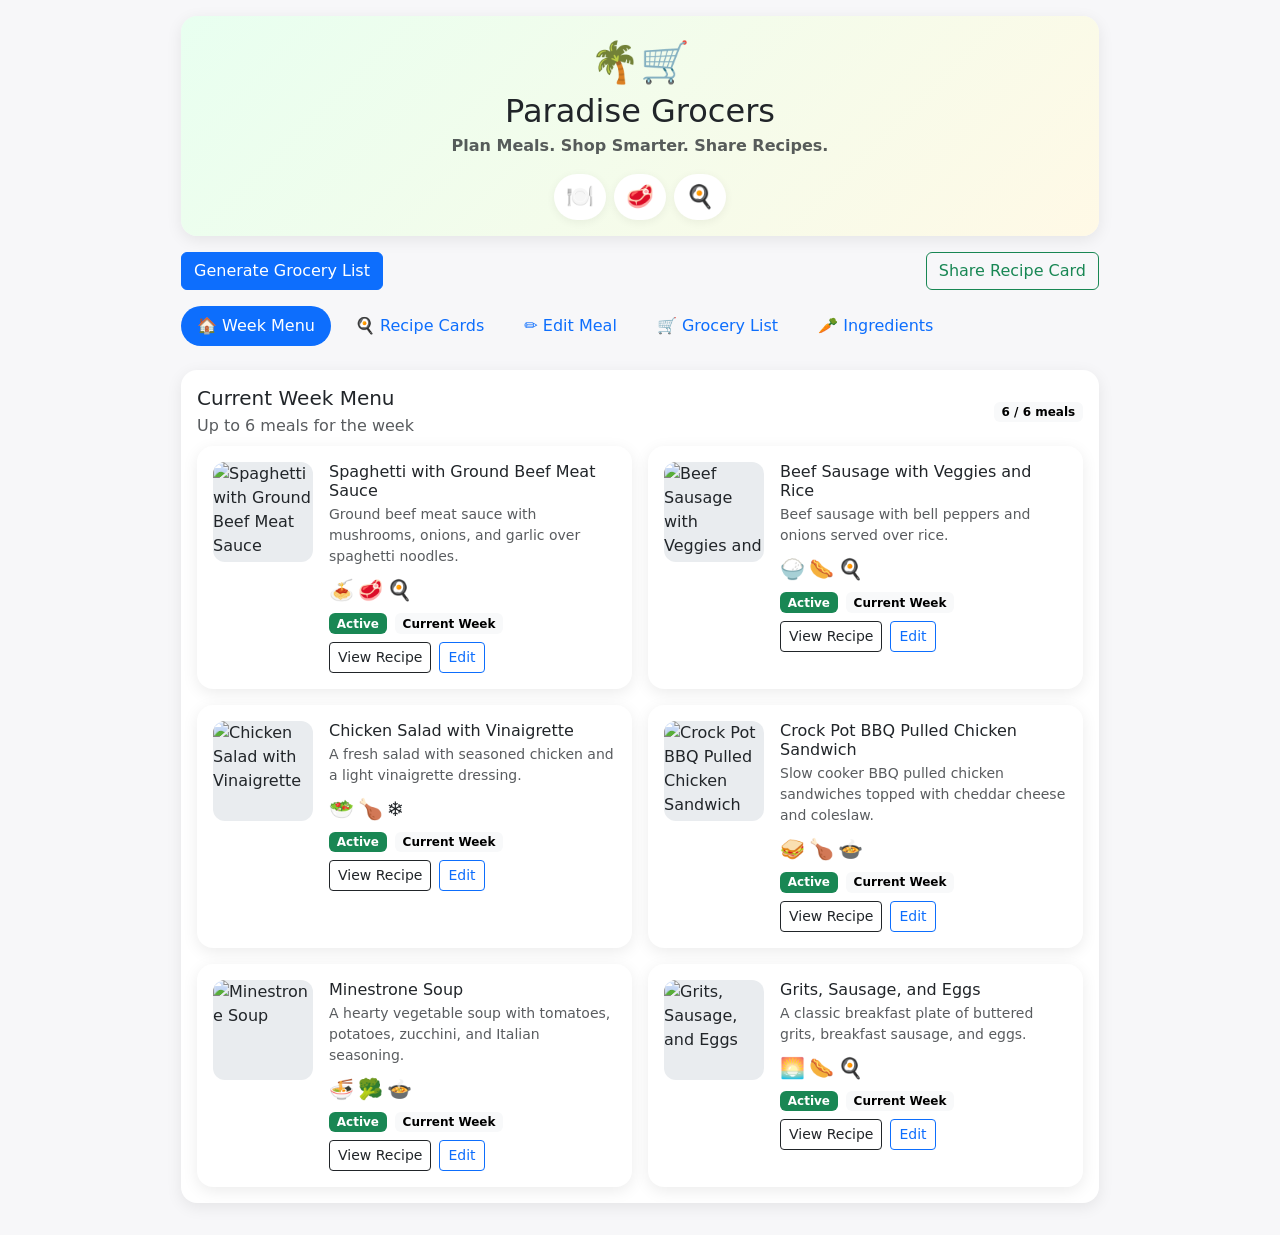
==== index.html @ eefe0594 "Replace placeholder recipes with 6 default meals, add data versioning, fix cache-busting" ====
<!DOCTYPE html>
<html lang="en">
<head>
  <meta charset="UTF-8" />
  <meta name="viewport" content="width=device-width, initial-scale=1" />
  <title>Paradise Grocers</title>

  <link
    href="https://cdn.jsdelivr.net/npm/bootstrap@5.3.3/dist/css/bootstrap.min.css"
    rel="stylesheet"
  />
  <link rel="stylesheet" href="css/styles.css?v=2" />
</head>

<body>
  <div class="app-shell">

    <div class="card brand-card mb-3">
      <div class="card-body text-center">
        <div class="fs-1">🌴🛒</div>
        <h1 class="h2 mb-1">Paradise Grocers</h1>
        <p class="fw-semibold text-muted mb-3">Plan Meals. Shop Smarter. Share Recipes.</p>

        <div class="d-flex justify-content-center gap-2 flex-wrap">
          <span class="symbol-pill">🍽</span>
          <span class="symbol-pill">🥩</span>
          <span class="symbol-pill">🍳</span>
        </div>
      </div>
    </div>

    <div class="d-flex justify-content-between align-items-center mb-3 top-actions">
      <button class="btn btn-primary" id="generateListBtn">Generate Grocery List</button>
      <button class="btn btn-outline-success" id="shareRecipeBtn">Share Recipe Card</button>
    </div>

    <ul class="nav nav-pills mb-3" id="appTabs">
      <li class="nav-item">
        <button class="nav-link active" data-view="weekView">🏠 Week Menu</button>
      </li>
      <li class="nav-item">
        <button class="nav-link" data-view="recipeView">🍳 Recipe Cards</button>
      </li>
      <li class="nav-item">
        <button class="nav-link" data-view="editView">✏️ Edit Meal</button>
      </li>
      <li class="nav-item">
        <button class="nav-link" data-view="groceryView">🛒 Grocery List</button>
      </li>
      <li class="nav-item">
        <button class="nav-link" data-view="ingredientsView">🥕 Ingredients</button>
      </li>
    </ul>

    <section id="weekView" class="view-section">
      <div class="card section-card mb-3">
        <div class="card-body">
          <div class="d-flex justify-content-between align-items-center mb-2">
            <div>
              <h2 class="h5 mb-1">Current Week Menu</h2>
              <p class="text-muted mb-0">Up to 6 meals for the week</p>
            </div>
            <span class="badge text-bg-light" id="weekMealCount">0 / 6 meals</span>
          </div>
          <div class="row g-3" id="weekMealsGrid"></div>
        </div>
      </div>
    </section>

    <section id="recipeView" class="view-section d-none">
      <div class="card section-card mb-3">
        <div class="card-body">
          <h2 class="h5 mb-1">Recipe Cards</h2>
          <p class="text-muted">Create, favorite, export, and share recipe cards.</p>
          <div class="row g-3" id="recipeCardsGrid"></div>
        </div>
      </div>
    </section>

    <section id="recipeDetailView" class="view-section d-none">
      <div class="card section-card mb-3">
        <div class="card-body">
          <button class="btn btn-sm btn-outline-secondary mb-3" id="backToWeekBtn">
            ← Back to Week Menu
          </button>

          <div id="recipeDetailContent"></div>
        </div>
      </div>
    </section>

    <section id="editView" class="view-section d-none">
      <div class="card section-card">
        <div class="card-body">
          <h2 class="h5 mb-1">Edit Meal</h2>
          <p class="text-muted">Choose a meal, edit it, or view the full recipe.</p>

          <div class="row g-2 align-items-end mb-3">
            <div class="col-12 col-md-6">
              <label for="mealSelect" class="form-label">Choose Meal to Edit</label>
              <select id="mealSelect" class="form-select"></select>
            </div>

            <div class="col-6 col-md-3">
              <button class="btn btn-outline-dark w-100" type="button" id="viewSelectedRecipeBtn">
                View Recipe
              </button>
            </div>

            <div class="col-6 col-md-3">
              <button class="btn btn-primary w-100" type="button" id="addNewMealBtn">
                + Add New Meal
              </button>
            </div>
          </div>

          <datalist id="ingredientNamesList"></datalist>

          <form id="mealForm" novalidate>
            <div class="row g-3">
              <div class="col-12 col-md-3">
                <label class="form-label">Meal Image</label>
                <div>
                  <img id="mealPreview" class="meal-thumb" src="https://placehold.co/100x100?text=Meal" alt="Meal preview" />
                </div>
              </div>

              <div class="col-12 col-md-9">
                <div class="mb-3">
                  <label for="mealTitle" class="form-label">Title</label>
                  <input id="mealTitle" class="form-control" type="text" />
                </div>

                <div class="mb-3">
                  <label for="mealDescription" class="form-label">Description</label>
                  <textarea id="mealDescription" class="form-control" rows="3"></textarea>
                </div>

                <div class="form-check form-switch">
                  <input class="form-check-input" type="checkbox" id="mealFavorite" />
                  <label class="form-check-label" for="mealFavorite">Favorite meal</label>
                </div>

                <div class="form-check form-switch">
                  <input class="form-check-input" type="checkbox" id="mealActive" />
                  <label class="form-check-label" for="mealActive">Active meal</label>
                </div>
              </div>
            </div>

            <hr class="my-4" />

            <div class="d-flex justify-content-between align-items-center mb-2">
              <h3 class="h6 mb-0">Ingredients</h3>
              <button class="btn btn-sm btn-outline-primary" type="button" id="addIngredientBtn">Add Ingredient</button>
            </div>

            <div id="ingredientEditorList"></div>

            <div class="mt-3 d-flex gap-2">
              <button class="btn btn-success" type="submit">Save Meal</button>
              <button class="btn btn-outline-secondary" type="button" id="resetEditorBtn">Reset</button>
            </div>
          </form>
        </div>
      </div>
    </section>

    <section id="groceryView" class="view-section d-none">
      <div class="card section-card">
        <div class="card-body">
          <h2 class="h5 mb-1">Weekly Grocery List</h2>
          <p class="text-muted">Grouped by ingredient type</p>
          <div id="groceryGroups"></div>
        </div>
      </div>
    </section>

    <section id="ingredientsView" class="view-section d-none">
      <div class="card section-card">
        <div class="card-body">
          <h2 class="h5 mb-1">All Ingredients</h2>
          <p class="text-muted">Master ingredient library with duplicate hints</p>
          <div id="allIngredientsList"></div>
        </div>
      </div>
    </section>
  </div>

  <script src="https://cdn.jsdelivr.net/npm/bootstrap@5.3.3/dist/js/bootstrap.bundle.min.js"></script>
  <script src="js/app.js?v=2"></script>
</body>
</html>
---- css/styles.css ----
body {
  background: #f7f7f9;
}

.app-shell {
  max-width: 950px;
  margin: 0 auto;
  padding: 16px;
}

.brand-card,
.section-card,
.recipe-card,
.meal-card {
  border: 0;
  border-radius: 16px;
  box-shadow: 0 4px 16px rgba(0, 0, 0, 0.08);
  overflow: hidden;
}

.meal-card,
.recipe-card {
  height: 100%;
}

.brand-card {
  background: linear-gradient(135deg, #e8fff0, #fff9e6);
}

#appTabs {
  display: flex;
  flex-wrap: nowrap;
  overflow-x: auto;
  gap: 8px;
  padding-bottom: 8px;
  scrollbar-width: thin;
}

#appTabs .nav-item {
  flex: 0 0 auto;
}

#appTabs .nav-link {
  white-space: nowrap;
  border-radius: 999px;
}

.meal-thumb,
.recipe-thumb {
  width: 100px;
  height: 100px;
  object-fit: cover;
  border-radius: 12px;
  background: #e9ecef;
  flex-shrink: 0;
}

.recipe-hero-img {
  width: 100%;
  max-height: 260px;
  object-fit: cover;
  border-radius: 16px;
  background: #e9ecef;
}

.direction-img {
  width: 100%;
  max-height: 220px;
  object-fit: cover;
  border-radius: 14px;
  background: #e9ecef;
}

.badge-soft {
  background: #eef2ff;
  color: #3b5bdb;
  border: 1px solid #dbe4ff;
}

.symbol-pill {
  font-size: 1.4rem;
  background: #fff;
  border-radius: 999px;
  padding: 6px 12px;
  box-shadow: 0 2px 10px rgba(0, 0, 0, 0.06);
}

.tiny-label {
  font-size: 0.75rem;
  color: #6c757d;
  text-transform: uppercase;
  letter-spacing: 0.04em;
}

.ingredient-row + .ingredient-row {
  border-top: 1px solid #eee;
}

.list-group-item {
  border-left: 0;
  border-right: 0;
}

@media (max-width: 576px) {
  .app-shell {
    padding: 12px;
  }

  .brand-card .card-body {
    padding: 18px 12px;
  }

  .brand-card h1 {
    font-size: 1.6rem;
  }

  .symbol-pill {
    font-size: 1.2rem;
    padding: 5px 10px;
  }

  .meal-card .card-body,
  .recipe-card .card-body {
    flex-direction: column;
  }

  .meal-thumb,
  .recipe-thumb {
    width: 100%;
    height: 180px;
  }

  .top-actions {
    flex-direction: column;
    align-items: stretch !important;
    gap: 8px;
  }
}
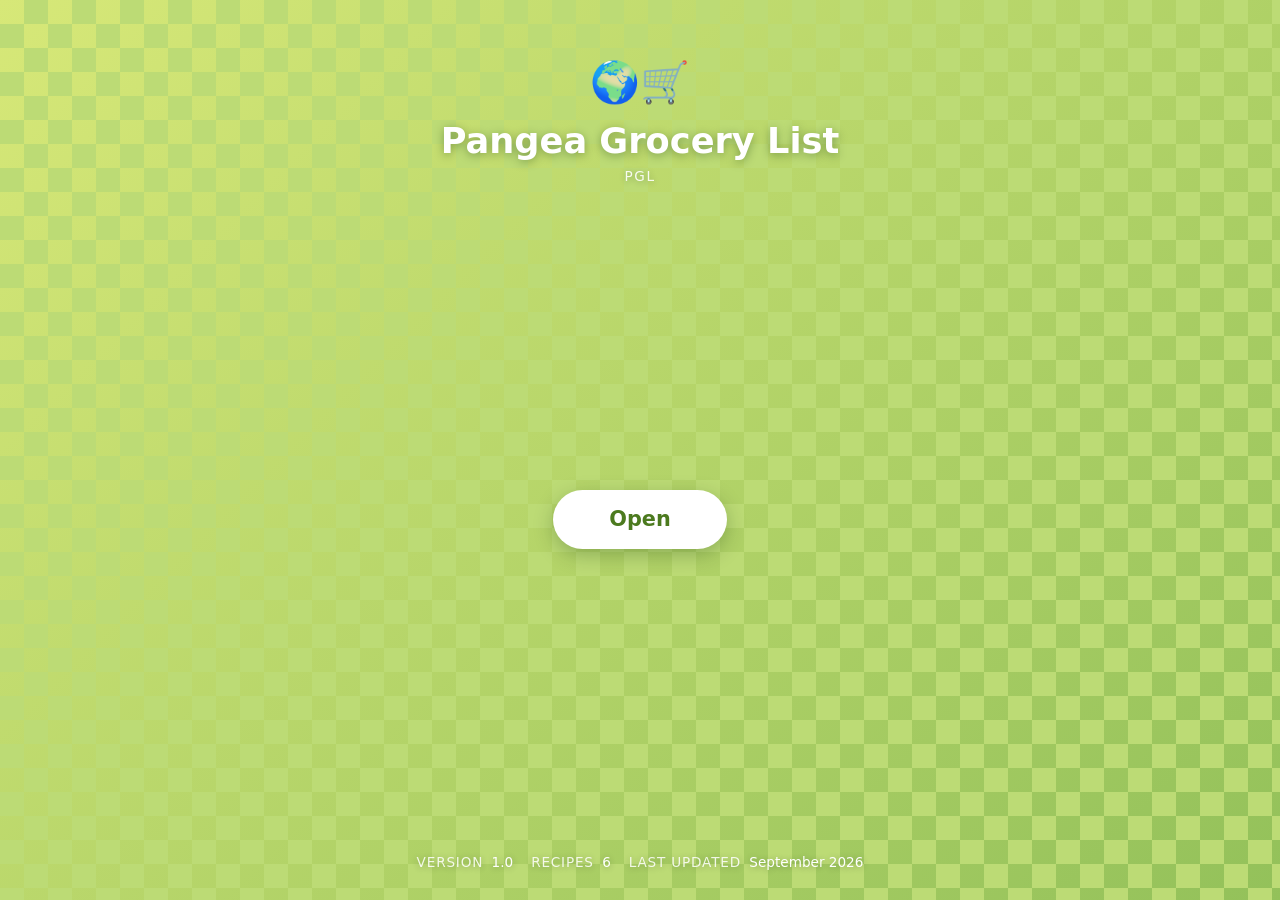
==== commit 82d97f3b: "Add intro/splash screen with green tile background and back-to-intro button" ====
--- a/index.html
+++ b/index.html
@@ -3,22 +3,45 @@
 <head>
   <meta charset="UTF-8" />
   <meta name="viewport" content="width=device-width, initial-scale=1" />
-  <title>Paradise Grocers</title>
+  <title>Pangea Grocery List (PGL)</title>
 
   <link
     href="https://cdn.jsdelivr.net/npm/bootstrap@5.3.3/dist/css/bootstrap.min.css"
     rel="stylesheet"
   />
-  <link rel="stylesheet" href="css/styles.css?v=2" />
+  <link rel="stylesheet" href="css/styles.css?v=5" />
 </head>
 
 <body>
-  <div class="app-shell">
+  <div id="introScreen" class="intro-screen">
+    <div class="intro-top">
+      <div class="fs-1 mb-2">🌍🛒</div>
+      <h1 class="intro-title">Pangea Grocery List</h1>
+      <p class="intro-subtitle">PGL</p>
+    </div>
+
+    <div class="intro-middle">
+      <button class="btn intro-open-btn" id="openAppBtn" type="button">Open</button>
+    </div>
+
+    <div class="intro-footer">
+      <div class="intro-footer-item"><span class="intro-footer-label">Version</span> <span id="introVersion">–</span></div>
+      <div class="intro-footer-item"><span class="intro-footer-label">Recipes</span> <span id="introRecipeCount">–</span></div>
+      <div class="intro-footer-item"><span class="intro-footer-label">Last Updated</span> <span id="introLastUpdated">–</span></div>
+    </div>
+  </div>
+
+  <div class="app-shell d-none" id="appShell">
+
+    <div class="mb-2">
+      <button class="btn btn-sm btn-outline-success" id="backToIntroBtn" type="button">← Intro</button>
+    </div>
 
     <div class="card brand-card mb-3">
       <div class="card-body text-center">
-        <div class="fs-1">🌴🛒</div>
-        <h1 class="h2 mb-1">Paradise Grocers</h1>
+        <div class="fs-1">🌍🛒</div>
+        <h1 class="h2 mb-0">Pangea Grocery List</h1>
+        <p class="tiny-label mb-2">PGL</p>
         <p class="fw-semibold text-muted mb-3">Plan Meals. Shop Smarter. Share Recipes.</p>
 
         <div class="d-flex justify-content-center gap-2 flex-wrap">
@@ -188,6 +211,6 @@
   </div>
 
   <script src="https://cdn.jsdelivr.net/npm/bootstrap@5.3.3/dist/js/bootstrap.bundle.min.js"></script>
-  <script src="js/app.js?v=2"></script>
+  <script src="js/app.js?v=5"></script>
 </body>
 </html>
--- a/css/styles.css
+++ b/css/styles.css
@@ -1,5 +1,98 @@
+html, body {
+  margin: 0;
+  height: 100%;
+}
+
 body {
   background: #f7f7f9;
+}
+
+/* ---- Intro / splash screen ---- */
+.intro-screen {
+  box-sizing: border-box;
+  min-height: 100vh;
+  display: flex;
+  flex-direction: column;
+  align-items: center;
+  justify-content: space-between;
+  padding: 40px 20px 28px;
+  text-align: center;
+  background-color: #a9d15a;
+  background-image:
+    linear-gradient(45deg, #bcdb75 25%, transparent 25%),
+    linear-gradient(-45deg, #bcdb75 25%, transparent 25%),
+    linear-gradient(45deg, transparent 75%, #bcdb75 75%),
+    linear-gradient(-45deg, transparent 75%, #bcdb75 75%),
+    linear-gradient(135deg, #d7e878 0%, #93c15a 100%);
+  background-size: 48px 48px, 48px 48px, 48px 48px, 48px 48px, 100% 100%;
+  background-position: 0 0, 0 24px, 24px -24px, -24px 0px, 0 0;
+}
+
+.intro-top {
+  display: flex;
+  flex-direction: column;
+  align-items: center;
+  padding-top: 12px;
+}
+
+.intro-title {
+  color: #ffffff;
+  font-weight: 800;
+  font-size: 2.2rem;
+  margin: 0;
+  text-shadow: 0 2px 10px rgba(0, 40, 0, 0.35);
+}
+
+.intro-subtitle {
+  color: #ffffff;
+  font-size: 0.85rem;
+  text-transform: uppercase;
+  letter-spacing: 0.12em;
+  opacity: 0.9;
+  margin: 4px 0 0;
+  text-shadow: 0 1px 6px rgba(0, 40, 0, 0.3);
+}
+
+.intro-middle {
+  display: flex;
+  align-items: center;
+  justify-content: center;
+  flex-grow: 1;
+}
+
+.intro-open-btn {
+  background: #ffffff;
+  color: #4c7a1f;
+  font-weight: 700;
+  font-size: 1.3rem;
+  padding: 14px 56px;
+  border-radius: 999px;
+  border: none;
+  box-shadow: 0 6px 20px rgba(0, 40, 0, 0.25);
+  transition: transform 0.15s ease;
+}
+
+.intro-open-btn:hover,
+.intro-open-btn:focus {
+  color: #4c7a1f;
+  transform: scale(1.05);
+}
+
+.intro-footer {
+  display: flex;
+  flex-wrap: wrap;
+  justify-content: center;
+  gap: 6px 18px;
+  color: #ffffff;
+  font-size: 0.85rem;
+  text-shadow: 0 1px 6px rgba(0, 40, 0, 0.3);
+}
+
+.intro-footer-label {
+  text-transform: uppercase;
+  letter-spacing: 0.06em;
+  opacity: 0.85;
+  margin-right: 4px;
 }
 
 .app-shell {
@@ -96,6 +189,47 @@
   border-top: 1px solid #eee;
 }
 
+/* Ingredient icons (TheMealDB image, or an emoji fallback by category) */
+.ingredient-icon-wrap,
+.grocery-icon-wrap,
+.row-icon-wrap {
+  display: inline-flex;
+  flex-shrink: 0;
+}
+
+.ingredient-icon,
+.ingredient-icon-fallback,
+.grocery-icon,
+.grocery-icon-fallback {
+  width: 40px;
+  height: 40px;
+  border-radius: 10px;
+  background: #f1f3f5;
+  object-fit: contain;
+}
+
+.ingredient-icon-fallback,
+.grocery-icon-fallback {
+  align-items: center;
+  justify-content: center;
+  font-size: 1.3rem;
+}
+
+.row-icon,
+.row-icon-fallback {
+  width: 24px;
+  height: 24px;
+  border-radius: 6px;
+  background: #f1f3f5;
+  object-fit: contain;
+}
+
+.row-icon-fallback {
+  align-items: center;
+  justify-content: center;
+  font-size: 1rem;
+}
+
 .list-group-item {
   border-left: 0;
   border-right: 0;
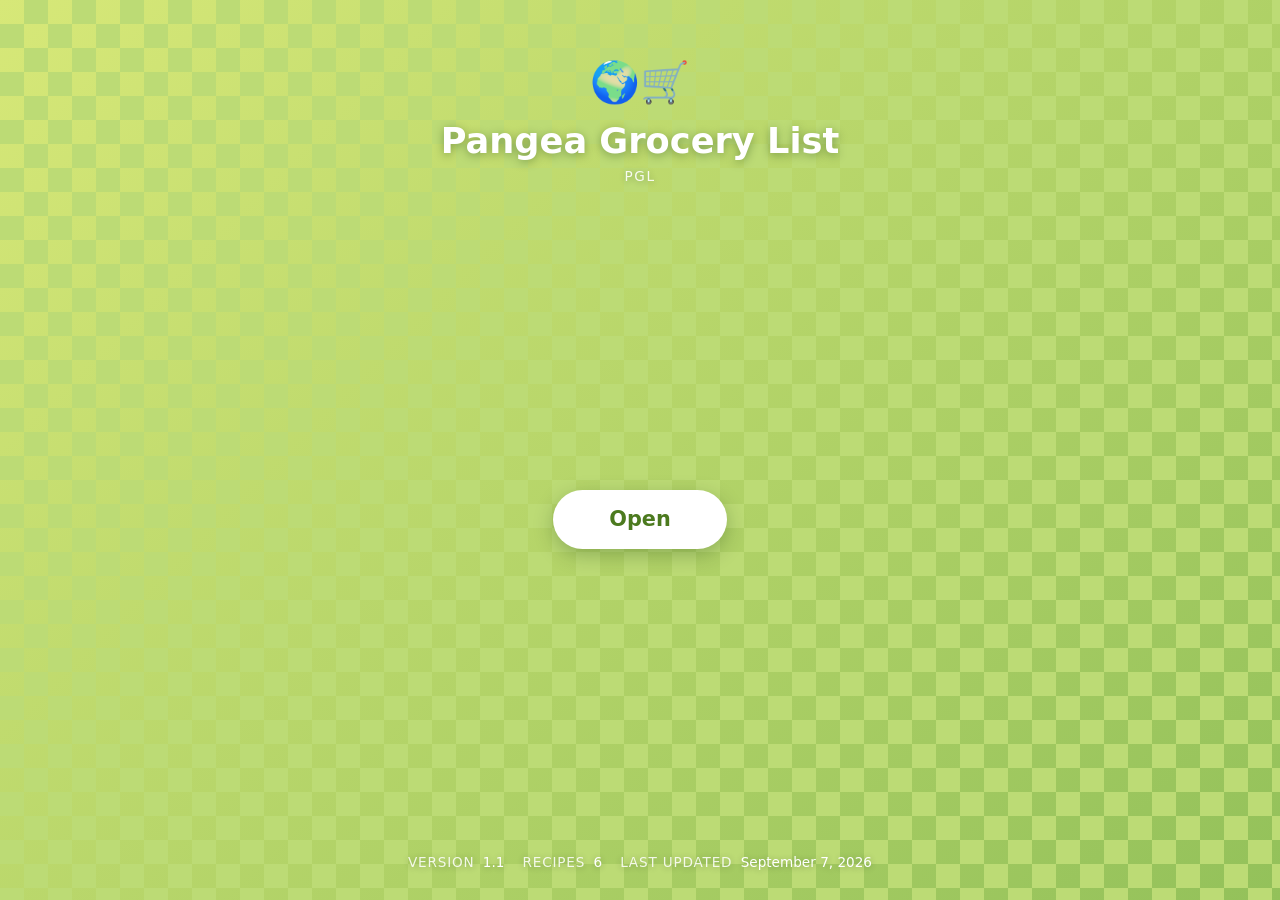
==== commit ead46696: "Bump app version to 1.1" ====
--- a/index.html
+++ b/index.html
@@ -9,7 +9,7 @@
     href="https://cdn.jsdelivr.net/npm/bootstrap@5.3.3/dist/css/bootstrap.min.css"
     rel="stylesheet"
   />
-  <link rel="stylesheet" href="css/styles.css?v=5" />
+  <link rel="stylesheet" href="css/styles.css?v=7" />
 </head>
 
 <body>
@@ -76,14 +76,24 @@
     </ul>
 
     <section id="weekView" class="view-section">
+      <div class="week-calendar-strip mb-3" id="weekCalendarStrip"></div>
+
       <div class="card section-card mb-3">
         <div class="card-body">
-          <div class="d-flex justify-content-between align-items-center mb-2">
+          <div class="d-flex justify-content-between align-items-center mb-2 flex-wrap gap-2">
             <div>
               <h2 class="h5 mb-1">Current Week Menu</h2>
-              <p class="text-muted mb-0">Up to 6 meals for the week</p>
-            </div>
-            <span class="badge text-bg-light" id="weekMealCount">0 / 6 meals</span>
+              <p class="text-muted mb-0">Up to 7 days of meals</p>
+            </div>
+
+            <div class="d-flex align-items-center gap-2 flex-wrap">
+              <select id="weekSortSelect" class="form-select form-select-sm" aria-label="Sort week menu">
+                <option value="day">Sort: Day</option>
+                <option value="mealtime">Sort: Meal Time</option>
+                <option value="title">Sort: Title (A–Z)</option>
+              </select>
+              <span class="badge text-bg-light" id="weekMealCount">0 / 7 meals</span>
+            </div>
           </div>
           <div class="row g-3" id="weekMealsGrid"></div>
         </div>
@@ -168,6 +178,16 @@
                   <input class="form-check-input" type="checkbox" id="mealActive" />
                   <label class="form-check-label" for="mealActive">Active meal</label>
                 </div>
+
+                <div class="mt-3" style="max-width: 220px;">
+                  <label for="mealTimeSelect" class="form-label">Meal Time</label>
+                  <select id="mealTimeSelect" class="form-select form-select-sm">
+                    <option value="">Unmarked</option>
+                    <option value="Breakfast">Breakfast</option>
+                    <option value="Lunch">Lunch</option>
+                    <option value="Dinner">Dinner</option>
+                  </select>
+                </div>
               </div>
             </div>
 
@@ -211,6 +231,6 @@
   </div>
 
   <script src="https://cdn.jsdelivr.net/npm/bootstrap@5.3.3/dist/js/bootstrap.bundle.min.js"></script>
-  <script src="js/app.js?v=5"></script>
+  <script src="js/app.js?v=7"></script>
 </body>
 </html>
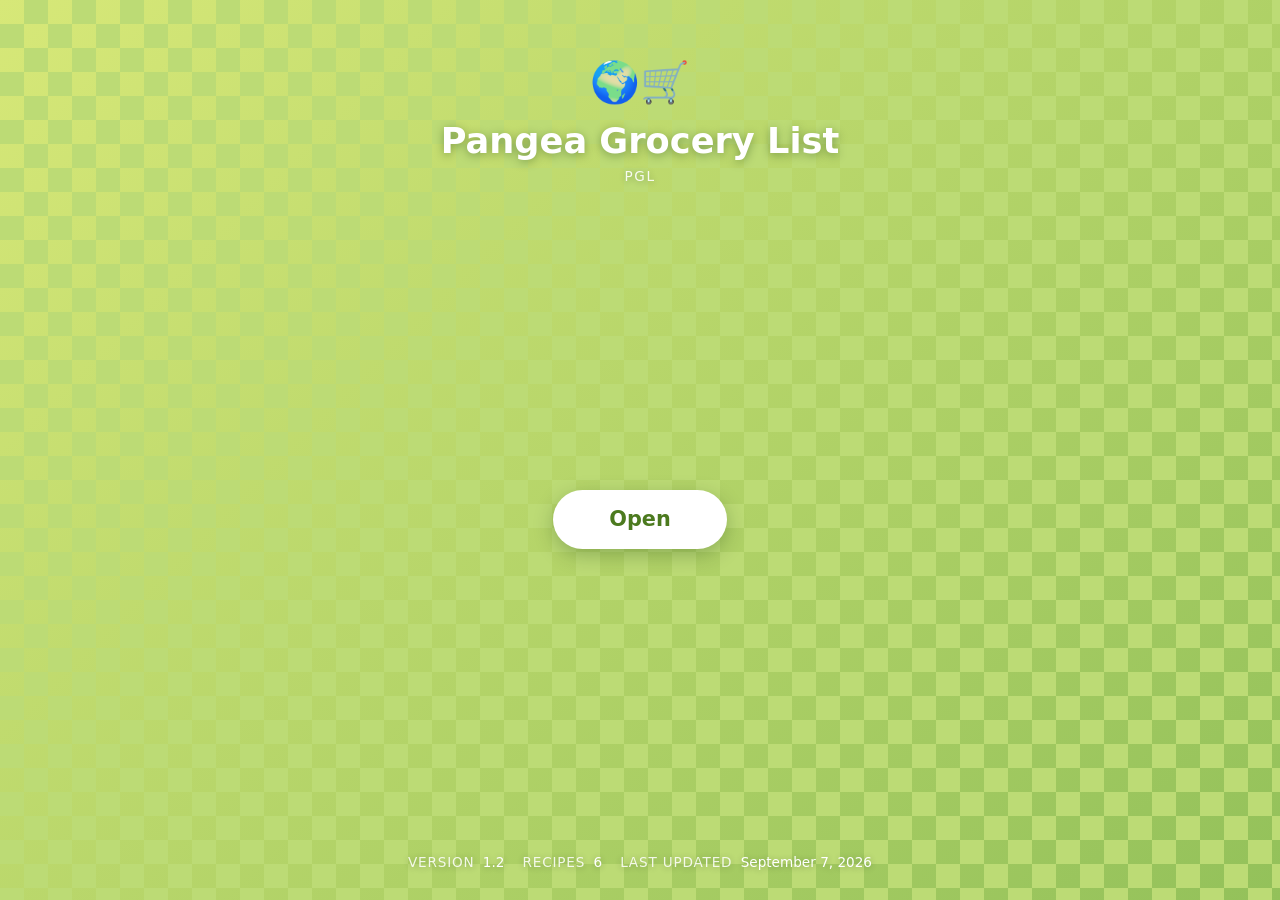
==== commit ee5ca43f: "Fix: update index.html and app.js in place, remove stray Claude outputs folder" ====
--- a/index.html
+++ b/index.html
@@ -9,7 +9,7 @@
     href="https://cdn.jsdelivr.net/npm/bootstrap@5.3.3/dist/css/bootstrap.min.css"
     rel="stylesheet"
   />
-  <link rel="stylesheet" href="css/styles.css?v=7" />
+  <link rel="stylesheet" href="css/styles.css?v=8" />
 </head>
 
 <body>
@@ -54,6 +54,7 @@
 
     <div class="d-flex justify-content-between align-items-center mb-3 top-actions">
       <button class="btn btn-primary" id="generateListBtn">Generate Grocery List</button>
+      <button class="btn btn-outline-primary" id="addRecipeBtn" type="button">Add Recipe</button>
       <button class="btn btn-outline-success" id="shareRecipeBtn">Share Recipe Card</button>
     </div>
 
@@ -231,6 +232,6 @@
   </div>
 
   <script src="https://cdn.jsdelivr.net/npm/bootstrap@5.3.3/dist/js/bootstrap.bundle.min.js"></script>
-  <script src="js/app.js?v=7"></script>
+  <script src="js/app.js?v=8"></script>
 </body>
 </html>
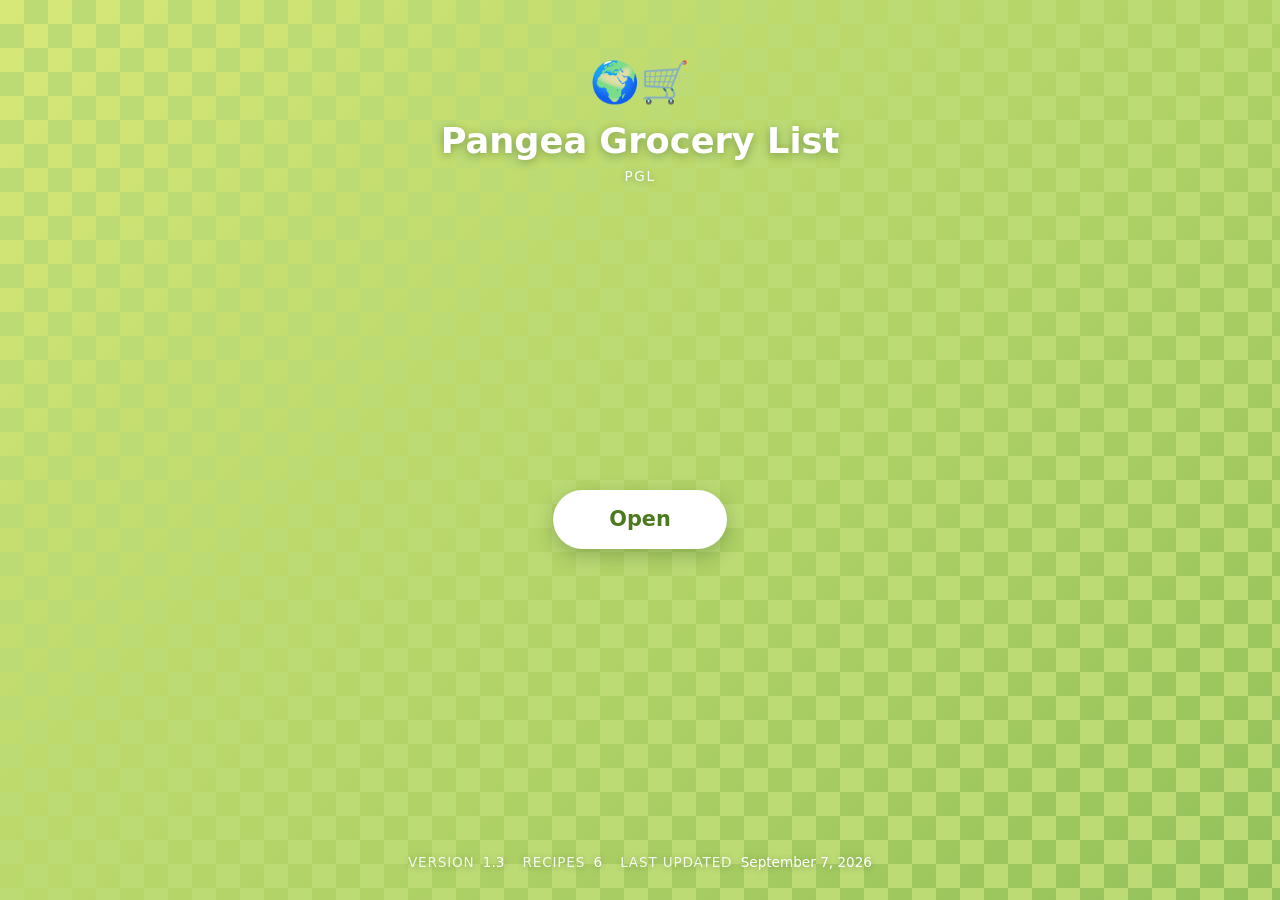
==== commit 2d8ecdec: "Remove Edit from Week Menu, add two-row card layout, grocery/ingredient sort, grocery share, ingredi" ====
--- a/index.html
+++ b/index.html
@@ -9,7 +9,7 @@
     href="https://cdn.jsdelivr.net/npm/bootstrap@5.3.3/dist/css/bootstrap.min.css"
     rel="stylesheet"
   />
-  <link rel="stylesheet" href="css/styles.css?v=8" />
+  <link rel="stylesheet" href="css/styles.css?v=9" />
 </head>
 
 <body>
@@ -213,9 +213,24 @@
     <section id="groceryView" class="view-section d-none">
       <div class="card section-card">
         <div class="card-body">
-          <h2 class="h5 mb-1">Weekly Grocery List</h2>
-          <p class="text-muted">Grouped by ingredient type</p>
+          <div class="d-flex justify-content-between align-items-center mb-2 flex-wrap gap-2">
+            <div>
+              <h2 class="h5 mb-1">Weekly Grocery List</h2>
+              <p class="text-muted mb-0">Grouped by ingredient type</p>
+            </div>
+
+            <select id="grocerySortSelect" class="form-select form-select-sm" aria-label="Sort grocery list" style="max-width: 220px;">
+              <option value="category">Sort: Category</option>
+              <option value="store">Sort: Store</option>
+              <option value="name">Sort: Name (A–Z)</option>
+            </select>
+          </div>
+
           <div id="groceryGroups"></div>
+
+          <div class="mt-3 text-center">
+            <button class="btn btn-outline-success" id="shareGroceryListBtn" type="button">Share Grocery List</button>
+          </div>
         </div>
       </div>
     </section>
@@ -223,8 +238,19 @@
     <section id="ingredientsView" class="view-section d-none">
       <div class="card section-card">
         <div class="card-body">
-          <h2 class="h5 mb-1">All Ingredients</h2>
-          <p class="text-muted">Master ingredient library with duplicate hints</p>
+          <div class="d-flex justify-content-between align-items-center mb-2 flex-wrap gap-2">
+            <div>
+              <h2 class="h5 mb-1">All Ingredients</h2>
+              <p class="text-muted mb-0">Master ingredient library with duplicate hints</p>
+            </div>
+
+            <select id="ingredientSortSelect" class="form-select form-select-sm" aria-label="Sort ingredients" style="max-width: 220px;">
+              <option value="name">Sort: Name (A–Z)</option>
+              <option value="type">Sort: Type</option>
+              <option value="store">Sort: Store</option>
+            </select>
+          </div>
+
           <div id="allIngredientsList"></div>
         </div>
       </div>
@@ -232,6 +258,6 @@
   </div>
 
   <script src="https://cdn.jsdelivr.net/npm/bootstrap@5.3.3/dist/js/bootstrap.bundle.min.js"></script>
-  <script src="js/app.js?v=8"></script>
+  <script src="js/app.js?v=9"></script>
 </body>
 </html>
--- a/css/styles.css
+++ b/css/styles.css
@@ -116,6 +116,36 @@
   height: 100%;
 }
 
+.entry-clickable {
+  cursor: pointer;
+  transition: transform 0.1s ease, box-shadow 0.15s ease;
+}
+
+.entry-clickable:hover,
+.entry-clickable:focus-within {
+  transform: translateY(-2px);
+  box-shadow: 0 6px 20px rgba(0, 0, 0, 0.12);
+}
+
+.entry-top-row {
+  display: flex;
+  align-items: center;
+  gap: 12px;
+  flex-wrap: wrap;
+}
+
+.entry-bottom-row {
+  display: flex;
+  justify-content: space-between;
+  align-items: center;
+  gap: 12px;
+  margin-top: 10px;
+}
+
+.entry-view-btn {
+  flex-shrink: 0;
+}
+
 .brand-card {
   background: linear-gradient(135deg, #e8fff0, #fff9e6);
 }
@@ -187,6 +217,49 @@
 
 .ingredient-row + .ingredient-row {
   border-top: 1px solid #eee;
+}
+
+/* Week calendar strip (subtle date/week-number display above the week menu) */
+.week-calendar-strip {
+  text-align: center;
+}
+
+.week-calendar-label {
+  font-size: 0.78rem;
+  color: #6c757d;
+  margin-bottom: 6px;
+  text-transform: uppercase;
+  letter-spacing: 0.04em;
+}
+
+.week-calendar-days {
+  display: flex;
+  justify-content: center;
+  gap: 8px;
+}
+
+.week-day-pill {
+  width: 30px;
+  height: 30px;
+  border-radius: 50%;
+  display: inline-flex;
+  align-items: center;
+  justify-content: center;
+  font-size: 0.8rem;
+  font-weight: 600;
+  color: #6c757d;
+  background: #eef1f4;
+}
+
+.week-day-today {
+  background: #40916c;
+  color: #fff;
+}
+
+/* Week menu quick day/meal-time controls */
+.week-schedule-controls .form-select-sm {
+  width: auto;
+  min-width: 108px;
 }
 
 /* Ingredient icons (TheMealDB image, or an emoji fallback by category) */
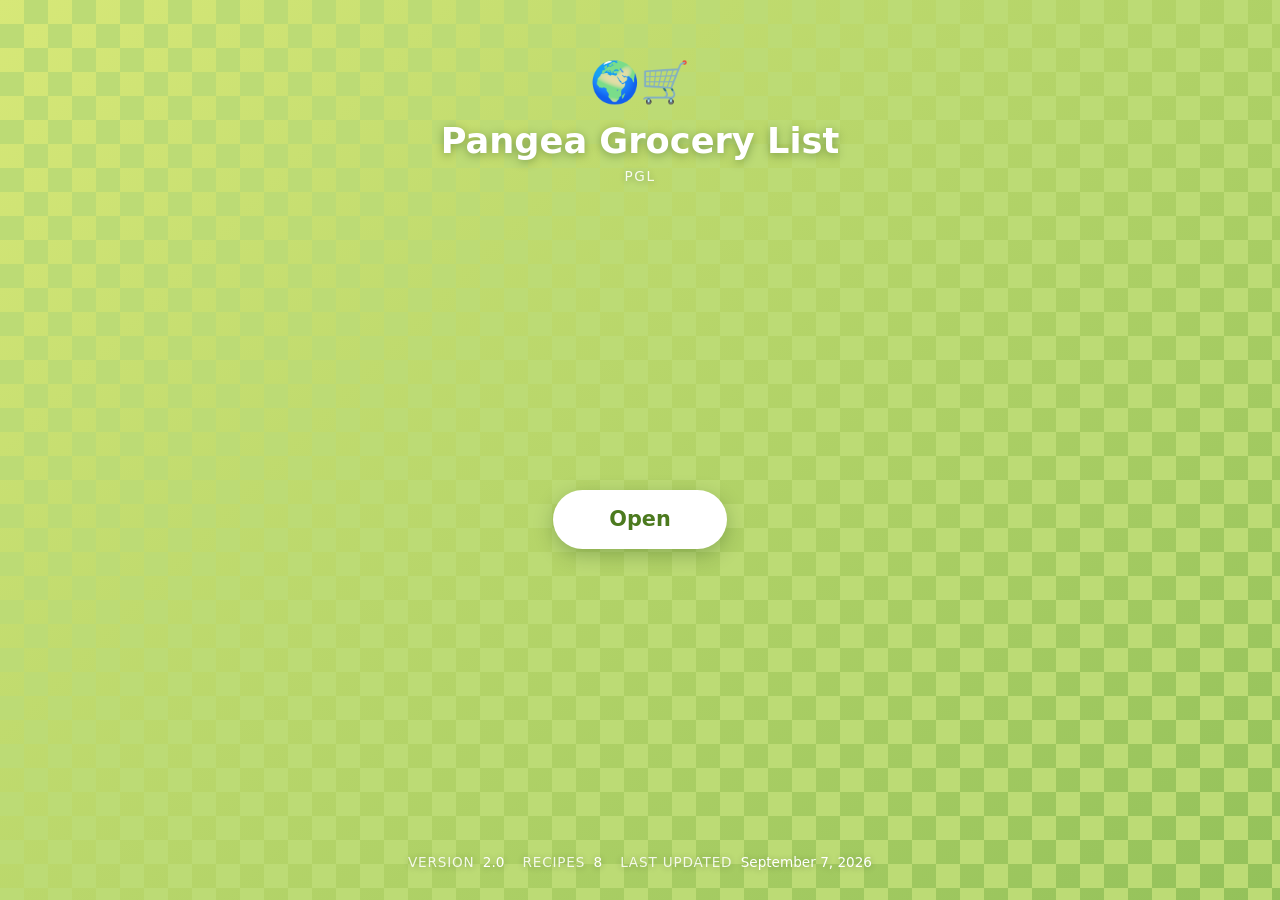
==== commit 02909315: "Restructure: split Recipes (dish pool) from Meals (main+sides bundles). Bump to v2.0" ====
--- a/index.html
+++ b/index.html
@@ -9,7 +9,7 @@
     href="https://cdn.jsdelivr.net/npm/bootstrap@5.3.3/dist/css/bootstrap.min.css"
     rel="stylesheet"
   />
-  <link rel="stylesheet" href="css/styles.css?v=9" />
+  <link rel="stylesheet" href="css/styles.css?v=10" />
 </head>
 
 <body>
@@ -54,7 +54,7 @@
 
     <div class="d-flex justify-content-between align-items-center mb-3 top-actions">
       <button class="btn btn-primary" id="generateListBtn">Generate Grocery List</button>
-      <button class="btn btn-outline-primary" id="addRecipeBtn" type="button">Add Recipe</button>
+      <button class="btn btn-outline-primary" id="addMealBtn" type="button">Add Meal</button>
       <button class="btn btn-outline-success" id="shareRecipeBtn">Share Recipe Card</button>
     </div>
 
@@ -63,10 +63,10 @@
         <button class="nav-link active" data-view="weekView">🏠 Week Menu</button>
       </li>
       <li class="nav-item">
-        <button class="nav-link" data-view="recipeView">🍳 Recipe Cards</button>
-      </li>
-      <li class="nav-item">
-        <button class="nav-link" data-view="editView">✏️ Edit Meal</button>
+        <button class="nav-link" data-view="mealCardsView">🍽 Meal Cards</button>
+      </li>
+      <li class="nav-item">
+        <button class="nav-link" data-view="editView">✏️ Edit Recipe</button>
       </li>
       <li class="nav-item">
         <button class="nav-link" data-view="groceryView">🛒 Grocery List</button>
@@ -101,23 +101,35 @@
       </div>
     </section>
 
-    <section id="recipeView" class="view-section d-none">
-      <div class="card section-card mb-3">
-        <div class="card-body">
-          <h2 class="h5 mb-1">Recipe Cards</h2>
-          <p class="text-muted">Create, favorite, export, and share recipe cards.</p>
-          <div class="row g-3" id="recipeCardsGrid"></div>
-        </div>
-      </div>
-    </section>
-
-    <section id="recipeDetailView" class="view-section d-none">
-      <div class="card section-card mb-3">
-        <div class="card-body">
-          <button class="btn btn-sm btn-outline-secondary mb-3" id="backToWeekBtn">
+    <section id="mealCardsView" class="view-section d-none">
+      <div class="card section-card mb-3">
+        <div class="card-body">
+          <h2 class="h5 mb-1">Meal Cards</h2>
+          <p class="text-muted">Assemble a meal from your recipe pool: pick a main dish, add side dishes, and schedule it.</p>
+          <div class="row g-3" id="mealCardsGrid"></div>
+        </div>
+      </div>
+    </section>
+
+    <section id="mealSummaryView" class="view-section d-none">
+      <div class="card section-card mb-3">
+        <div class="card-body">
+          <button class="btn btn-sm btn-outline-secondary mb-3" id="backFromMealSummaryBtn">
             ← Back to Week Menu
           </button>
 
+          <div id="mealSummaryContent"></div>
+        </div>
+      </div>
+    </section>
+
+    <section id="recipeDetailView" class="view-section d-none">
+      <div class="card section-card mb-3">
+        <div class="card-body">
+          <button class="btn btn-sm btn-outline-secondary mb-3" id="backToWeekBtn">
+            ← Back
+          </button>
+
           <div id="recipeDetailContent"></div>
         </div>
       </div>
@@ -126,13 +138,13 @@
     <section id="editView" class="view-section d-none">
       <div class="card section-card">
         <div class="card-body">
-          <h2 class="h5 mb-1">Edit Meal</h2>
-          <p class="text-muted">Choose a meal, edit it, or view the full recipe.</p>
+          <h2 class="h5 mb-1">Edit Recipe</h2>
+          <p class="text-muted">Choose a recipe, edit it, or view it in full. Recipes are the reusable dish pool — assemble them into meals from Meal Cards.</p>
 
           <div class="row g-2 align-items-end mb-3">
             <div class="col-12 col-md-6">
-              <label for="mealSelect" class="form-label">Choose Meal to Edit</label>
-              <select id="mealSelect" class="form-select"></select>
+              <label for="recipeSelect" class="form-label">Choose Recipe to Edit</label>
+              <select id="recipeSelect" class="form-select"></select>
             </div>
 
             <div class="col-6 col-md-3">
@@ -142,52 +154,52 @@
             </div>
 
             <div class="col-6 col-md-3">
-              <button class="btn btn-primary w-100" type="button" id="addNewMealBtn">
-                + Add New Meal
+              <button class="btn btn-primary w-100" type="button" id="addNewRecipeBtn">
+                + Add New Recipe
               </button>
             </div>
           </div>
 
           <datalist id="ingredientNamesList"></datalist>
 
-          <form id="mealForm" novalidate>
+          <form id="recipeForm" novalidate>
             <div class="row g-3">
               <div class="col-12 col-md-3">
-                <label class="form-label">Meal Image</label>
+                <label class="form-label">Recipe Image</label>
                 <div>
-                  <img id="mealPreview" class="meal-thumb" src="https://placehold.co/100x100?text=Meal" alt="Meal preview" />
+                  <img id="recipePreview" class="meal-thumb" src="https://placehold.co/100x100?text=Recipe" alt="Recipe preview" />
                 </div>
               </div>
 
               <div class="col-12 col-md-9">
                 <div class="mb-3">
-                  <label for="mealTitle" class="form-label">Title</label>
-                  <input id="mealTitle" class="form-control" type="text" />
+                  <label for="recipeTitle" class="form-label">Title</label>
+                  <input id="recipeTitle" class="form-control" type="text" />
                 </div>
 
                 <div class="mb-3">
-                  <label for="mealDescription" class="form-label">Description</label>
-                  <textarea id="mealDescription" class="form-control" rows="3"></textarea>
+                  <label for="recipeDescription" class="form-label">Description</label>
+                  <textarea id="recipeDescription" class="form-control" rows="3"></textarea>
                 </div>
 
                 <div class="form-check form-switch">
-                  <input class="form-check-input" type="checkbox" id="mealFavorite" />
-                  <label class="form-check-label" for="mealFavorite">Favorite meal</label>
+                  <input class="form-check-input" type="checkbox" id="recipeFavorite" />
+                  <label class="form-check-label" for="recipeFavorite">Favorite recipe</label>
                 </div>
 
                 <div class="form-check form-switch">
-                  <input class="form-check-input" type="checkbox" id="mealActive" />
-                  <label class="form-check-label" for="mealActive">Active meal</label>
+                  <input class="form-check-input" type="checkbox" id="recipeActive" />
+                  <label class="form-check-label" for="recipeActive">Active recipe</label>
                 </div>
 
                 <div class="mt-3" style="max-width: 220px;">
-                  <label for="mealTimeSelect" class="form-label">Meal Time</label>
-                  <select id="mealTimeSelect" class="form-select form-select-sm">
-                    <option value="">Unmarked</option>
-                    <option value="Breakfast">Breakfast</option>
-                    <option value="Lunch">Lunch</option>
-                    <option value="Dinner">Dinner</option>
+                  <label for="dishRoleSelect" class="form-label">Dish Role</label>
+                  <select id="dishRoleSelect" class="form-select form-select-sm">
+                    <option value="main">Main</option>
+                    <option value="side">Side</option>
+                    <option value="either">Either</option>
                   </select>
+                  <div class="form-text">Just a sorting hint when assembling meals — any recipe can still be used as a main or a side.</div>
                 </div>
               </div>
             </div>
@@ -202,7 +214,7 @@
             <div id="ingredientEditorList"></div>
 
             <div class="mt-3 d-flex gap-2">
-              <button class="btn btn-success" type="submit">Save Meal</button>
+              <button class="btn btn-success" type="submit">Save Recipe</button>
               <button class="btn btn-outline-secondary" type="button" id="resetEditorBtn">Reset</button>
             </div>
           </form>
@@ -258,6 +270,6 @@
   </div>
 
   <script src="https://cdn.jsdelivr.net/npm/bootstrap@5.3.3/dist/js/bootstrap.bundle.min.js"></script>
-  <script src="js/app.js?v=9"></script>
+  <script src="js/app.js?v=10"></script>
 </body>
 </html>
--- a/css/styles.css
+++ b/css/styles.css
@@ -146,6 +146,64 @@
   flex-shrink: 0;
 }
 
+/* Side-dish chips inside a Meal Card (assembled meal: main + sides) */
+.side-chip {
+  display: inline-flex;
+  align-items: center;
+  gap: 6px;
+  background: #eef2ff;
+  color: #3b5bdb;
+  border: 1px solid #dbe4ff;
+  border-radius: 999px;
+  padding: 4px 6px 4px 12px;
+  font-size: 0.82rem;
+}
+
+.side-chip-remove {
+  background: none;
+  border: none;
+  color: inherit;
+  font-size: 0.9rem;
+  line-height: 1;
+  padding: 0 4px;
+  cursor: pointer;
+}
+
+.side-add-select {
+  max-width: 170px;
+}
+
+/* Meal Summary view — clickable rows for the entree and each side dish */
+.meal-summary-row {
+  display: flex;
+  align-items: center;
+  gap: 14px;
+  padding: 12px;
+  border-radius: 12px;
+  background: #f8f9fa;
+  cursor: pointer;
+  transition: background 0.15s ease;
+}
+
+.meal-summary-row:hover,
+.meal-summary-row:focus-within {
+  background: #eef1f4;
+}
+
+.meal-summary-thumb {
+  width: 64px;
+  height: 64px;
+  object-fit: cover;
+  border-radius: 10px;
+  background: #e9ecef;
+  flex-shrink: 0;
+}
+
+.week-sides-line {
+  font-size: 0.8rem;
+  color: #6c757d;
+}
+
 .brand-card {
   background: linear-gradient(135deg, #e8fff0, #fff9e6);
 }
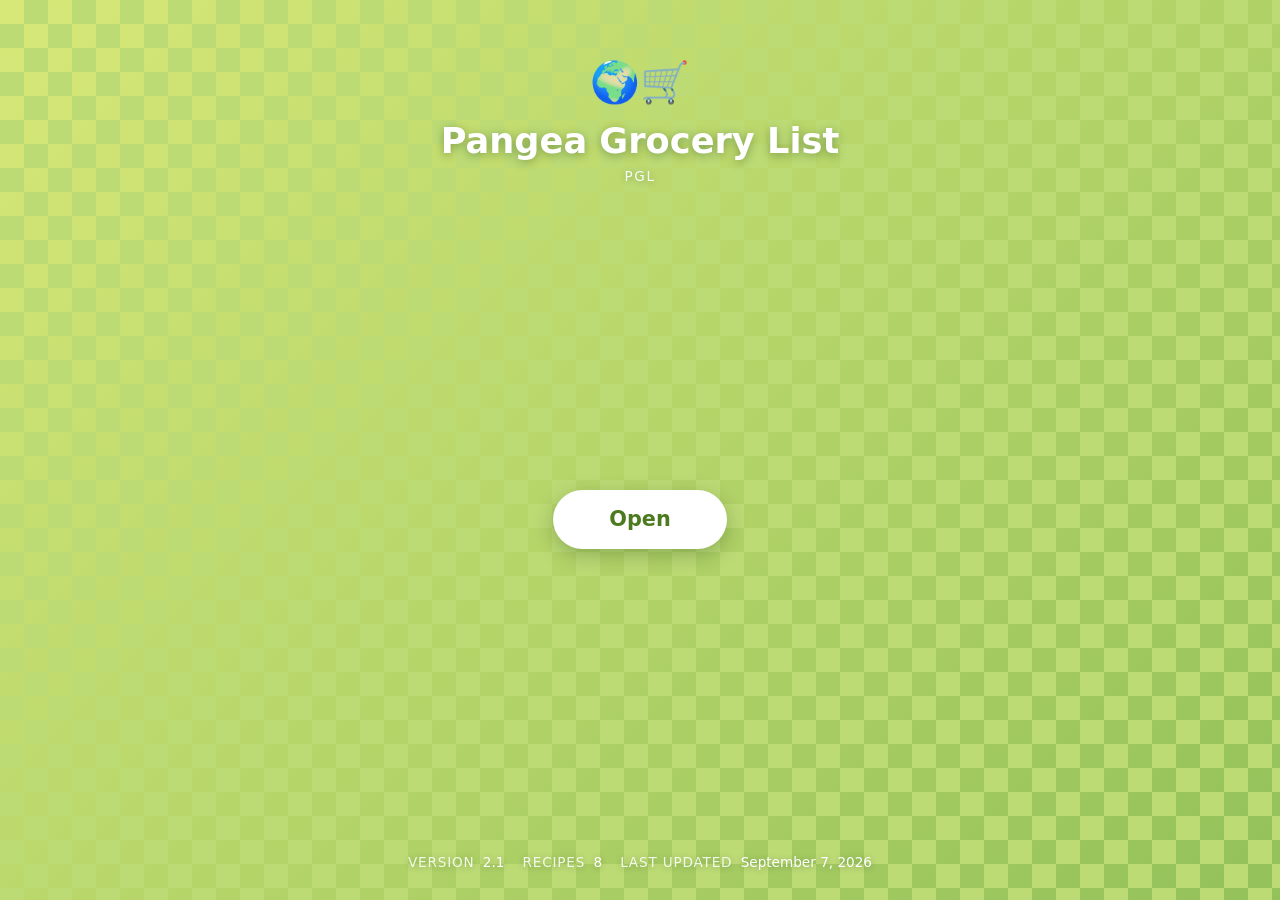
==== commit 5bf33665: "Recipes list page, remove Share Recipe Card button, add Other Items to grocery list. Bump to v2.1" ====
--- a/index.html
+++ b/index.html
@@ -9,7 +9,7 @@
     href="https://cdn.jsdelivr.net/npm/bootstrap@5.3.3/dist/css/bootstrap.min.css"
     rel="stylesheet"
   />
-  <link rel="stylesheet" href="css/styles.css?v=10" />
+  <link rel="stylesheet" href="css/styles.css?v=11" />
 </head>
 
 <body>
@@ -52,10 +52,9 @@
       </div>
     </div>
 
-    <div class="d-flex justify-content-between align-items-center mb-3 top-actions">
+    <div class="d-flex justify-content-center align-items-center gap-3 mb-3 top-actions">
       <button class="btn btn-primary" id="generateListBtn">Generate Grocery List</button>
       <button class="btn btn-outline-primary" id="addMealBtn" type="button">Add Meal</button>
-      <button class="btn btn-outline-success" id="shareRecipeBtn">Share Recipe Card</button>
     </div>
 
     <ul class="nav nav-pills mb-3" id="appTabs">
@@ -66,7 +65,7 @@
         <button class="nav-link" data-view="mealCardsView">🍽 Meal Cards</button>
       </li>
       <li class="nav-item">
-        <button class="nav-link" data-view="editView">✏️ Edit Recipe</button>
+        <button class="nav-link" data-view="recipeListView">📋 Recipes</button>
       </li>
       <li class="nav-item">
         <button class="nav-link" data-view="groceryView">🛒 Grocery List</button>
@@ -135,29 +134,35 @@
       </div>
     </section>
 
+    <section id="recipeListView" class="view-section d-none">
+      <div class="card section-card mb-3">
+        <div class="card-body">
+          <div class="d-flex justify-content-between align-items-center mb-2 flex-wrap gap-2">
+            <div>
+              <h2 class="h5 mb-1">Recipes</h2>
+              <p class="text-muted mb-0">Your dish pool — view, edit, or share any recipe. Assemble them into meals from Meal Cards.</p>
+            </div>
+            <button class="btn btn-primary" type="button" id="addNewRecipeBtn">+ Add New Recipe</button>
+          </div>
+          <div class="row g-3" id="recipeListGrid"></div>
+        </div>
+      </div>
+    </section>
+
     <section id="editView" class="view-section d-none">
       <div class="card section-card">
         <div class="card-body">
+          <button class="btn btn-sm btn-outline-secondary mb-3" id="backToRecipeListBtn">
+            ← Back to Recipes
+          </button>
+
           <h2 class="h5 mb-1">Edit Recipe</h2>
-          <p class="text-muted">Choose a recipe, edit it, or view it in full. Recipes are the reusable dish pool — assemble them into meals from Meal Cards.</p>
-
-          <div class="row g-2 align-items-end mb-3">
-            <div class="col-12 col-md-6">
-              <label for="recipeSelect" class="form-label">Choose Recipe to Edit</label>
-              <select id="recipeSelect" class="form-select"></select>
-            </div>
-
-            <div class="col-6 col-md-3">
-              <button class="btn btn-outline-dark w-100" type="button" id="viewSelectedRecipeBtn">
-                View Recipe
-              </button>
-            </div>
-
-            <div class="col-6 col-md-3">
-              <button class="btn btn-primary w-100" type="button" id="addNewRecipeBtn">
-                + Add New Recipe
-              </button>
-            </div>
+          <p class="text-muted">Edit this recipe's details and ingredients.</p>
+
+          <div class="mb-3">
+            <button class="btn btn-outline-dark" type="button" id="viewSelectedRecipeBtn">
+              View Recipe
+            </button>
           </div>
 
           <datalist id="ingredientNamesList"></datalist>
@@ -240,6 +245,22 @@
 
           <div id="groceryGroups"></div>
 
+          <hr class="my-4" />
+
+          <div class="d-flex justify-content-between align-items-center mb-2">
+            <div>
+              <h3 class="h6 mb-1">Other Items</h3>
+              <p class="text-muted small mb-0">Anything not tied to a recipe — soap, paper towels, and the like.</p>
+            </div>
+          </div>
+
+          <form id="extraItemForm" class="d-flex gap-2 mb-2">
+            <input type="text" id="extraItemInput" class="form-control form-control-sm" placeholder="e.g. Soap" aria-label="New item name" />
+            <button type="submit" class="btn btn-sm btn-outline-primary text-nowrap">Add Item</button>
+          </form>
+
+          <div id="extraItemsList"></div>
+
           <div class="mt-3 text-center">
             <button class="btn btn-outline-success" id="shareGroceryListBtn" type="button">Share Grocery List</button>
           </div>
@@ -270,6 +291,6 @@
   </div>
 
   <script src="https://cdn.jsdelivr.net/npm/bootstrap@5.3.3/dist/js/bootstrap.bundle.min.js"></script>
-  <script src="js/app.js?v=10"></script>
+  <script src="js/app.js?v=11"></script>
 </body>
 </html>
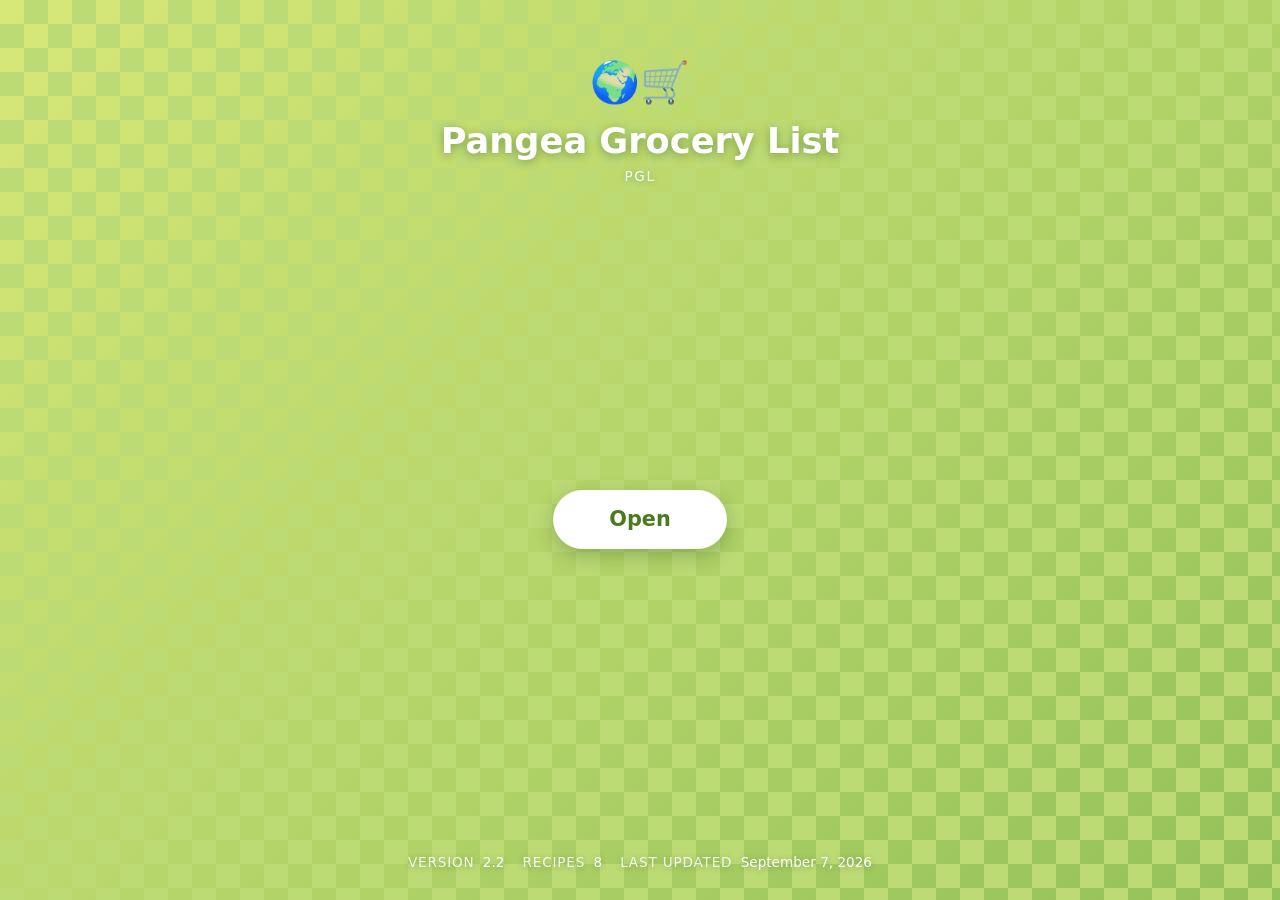
==== commit 94d00902: "Add custom autocomplete dropdown for ingredient name input (v2.2)" ====
--- a/index.html
+++ b/index.html
@@ -9,7 +9,7 @@
     href="https://cdn.jsdelivr.net/npm/bootstrap@5.3.3/dist/css/bootstrap.min.css"
     rel="stylesheet"
   />
-  <link rel="stylesheet" href="css/styles.css?v=11" />
+  <link rel="stylesheet" href="css/styles.css?v=12" />
 </head>
 
 <body>
@@ -164,8 +164,6 @@
               View Recipe
             </button>
           </div>
-
-          <datalist id="ingredientNamesList"></datalist>
 
           <form id="recipeForm" novalidate>
             <div class="row g-3">
@@ -291,6 +289,6 @@
   </div>
 
   <script src="https://cdn.jsdelivr.net/npm/bootstrap@5.3.3/dist/js/bootstrap.bundle.min.js"></script>
-  <script src="js/app.js?v=11"></script>
+  <script src="js/app.js?v=12"></script>
 </body>
 </html>
--- a/css/styles.css
+++ b/css/styles.css
@@ -277,6 +277,43 @@
   border-top: 1px solid #eee;
 }
 
+/* Custom ingredient-name autocomplete (Edit Recipe → Ingredients) */
+.autocomplete-wrap {
+  position: relative;
+}
+
+.autocomplete-dropdown {
+  position: absolute;
+  top: 100%;
+  left: 0;
+  right: 0;
+  z-index: 20;
+  margin: 4px 0 0;
+  padding: 4px;
+  list-style: none;
+  background: #fff;
+  border: 1px solid #dee2e6;
+  border-radius: 10px;
+  box-shadow: 0 8px 24px rgba(0, 0, 0, 0.14);
+  max-height: 220px;
+  overflow-y: auto;
+}
+
+.autocomplete-item {
+  display: flex;
+  align-items: center;
+  gap: 8px;
+  padding: 7px 10px;
+  border-radius: 8px;
+  cursor: pointer;
+  font-size: 0.88rem;
+}
+
+.autocomplete-item:hover,
+.autocomplete-item.active {
+  background: #eef2ff;
+}
+
 /* Week calendar strip (subtle date/week-number display above the week menu) */
 .week-calendar-strip {
   text-align: center;
